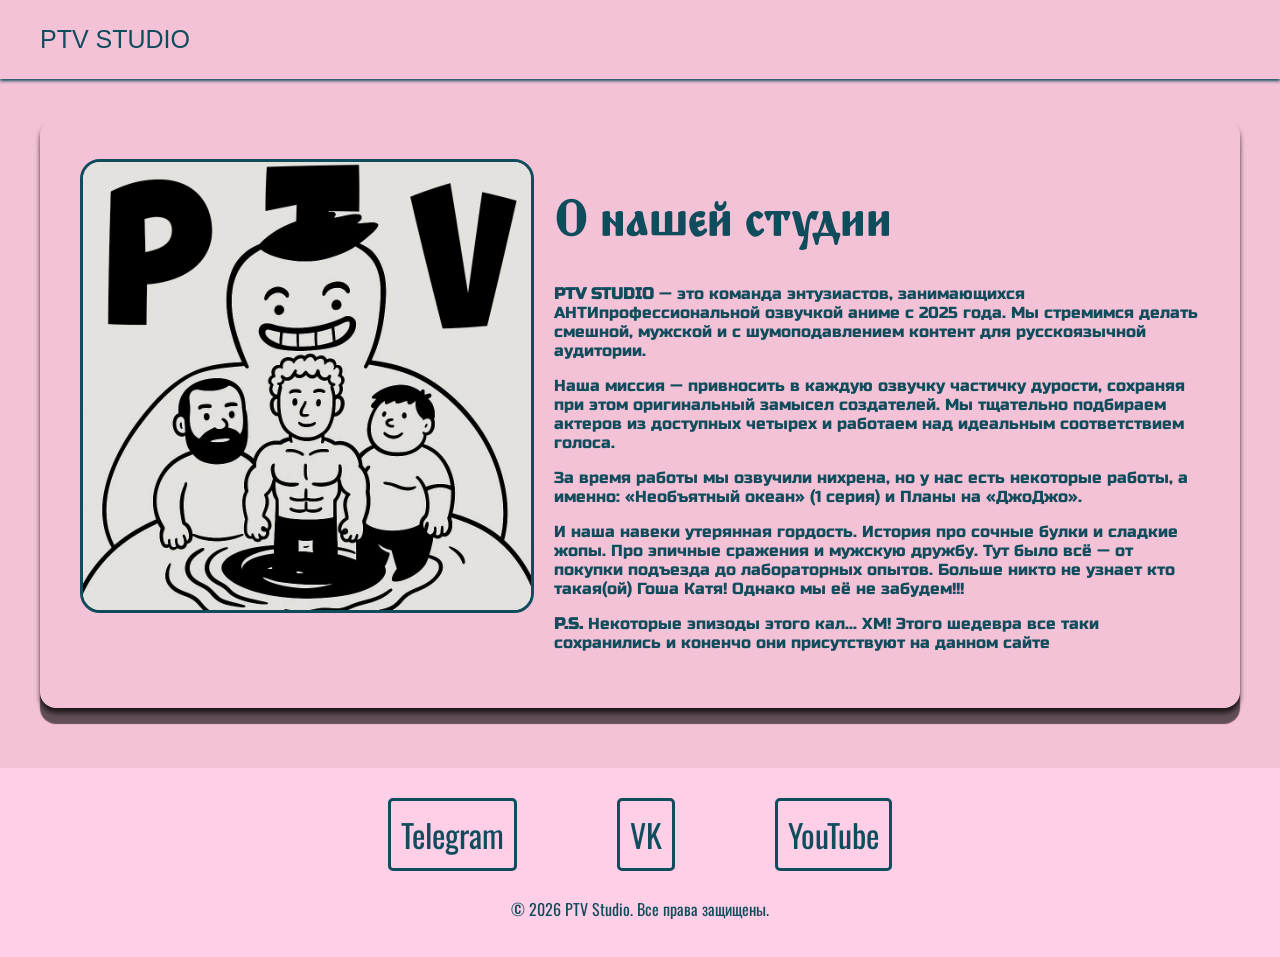
==== about.html @ 0da9fcfc "add" ====
<!DOCTYPE html>
<html lang="ru">
<head>
    <meta charset="UTF-8">
    <meta name="viewport" content="width=device-width, initial-scale=1.0">
    <title>О нас | PTV STUDIO</title><link rel="icon" href="heart.png" type="image/png">
    <link rel="stylesheet" href="style.css">

    <link rel="preconnect" href="https://fonts.googleapis.com">
    <link rel="preconnect" href="https://fonts.gstatic.com" crossorigin>
    <link href="https://fonts.googleapis.com/css2?family=Isometra&family=Oswald:wght@400;700&family=Ruslan+Display&family=Russo+One&family=Monomakh&family=M+PLUS+1p:wght@400;700&display=swap" rel="stylesheet">

    
</head>
<body>
    <!-- Шапка сайта -->
    <header>
        <div class="header-container">
            <a href="index.html" class="logo">PTV STUDIO</a>
        </div>
    </header>

    <!-- Основной контент -->
    <div class="container">
        <div class="about-content">
            <img src="images/PTVAVA.png" alt="Логотип PTV STUDIO" class="logo-image">
            
            <div class="about-text">
                <h1 class="about-title">О нашей студии</h1>

                <p><b>PTV STUDIO</b> — это команда энтузиастов, занимающихся АНТИпрофессиональной озвучкой аниме с 2025 года. Мы стремимся делать смешной, мужской и с шумоподавлением контент для русскоязычной аудитории.</p>

                <p>Наша миссия — привносить в каждую озвучку частичку дурости, сохраняя при этом оригинальный замысел создателей. Мы тщательно подбираем актеров из доступных четырех и работаем над идеальным соответствием голоса.</p>

                <p>За время работы мы озвучили нихрена, но у нас есть некоторые работы, а именно: «Необъятный океан» (1 серия) и Планы на «ДжоДжо».</p>

                <p>И наша навеки утерянная гордость. История про сочные булки и сладкие жопы. Про эпичные сражения и мужскую дружбу. Тут было всё — от покупки подъезда до лабораторных опытов. Больше никто не узнает кто такая(ой) Гоша Катя! Однако мы её не забудем!!!</p>

                <p><b>P.S.</b> Некоторые эпизоды этого кал... ХМ! Этого шедевра все таки сохранились и коненчо они присутствуют на данном сайте</p>
            </div>
        </div>
        
        
    </div>

    <footer>
        <div class="footer-container">
            <div class="social-links">
                <a href="https://t.me/ptv_studio" class="social-link">Telegram</a>
                <a href="https://vk.com/ptv_studio" class="social-link">VK</a>
                <a href="https://www.youtube.com/@PTV222" class="social-link">YouTube</a>
            </div>
            <p class="sign"data-i18n="footer.copyright">© 2026 PTV Studio. Все права защищены.</p>
        </div>
    </footer>

</body>
</html>
---- style.css ----
.en-text{font-family:'Oswald' ,sans-serif ;}
.en-head{font-family: 'Isometra',sans-serif ;}
.ru-about{font-family: 'Monomakh',sans-serif ;}
.ru-text{font-family: 'Russo One',sans-serif;}
.ru-head{font-family:'Ruslan Display' , sans-serif ;}
.jn-text{font-family:'M PLUS 1p', sans-serif ;}

/*=======================HEADER==============================*/

header{
    background-color: #f4c2d7;
    padding: 20px 2px;
    box-shadow: 0 2px 3px;


}

.header-container{
    max-width: 1200px;
    margin: 0px auto;
    justify-content: space-between;
    display: flex;
    align-items:center ;
    padding: 5px 0;
    flex-wrap: wrap;
    gap: 15px;
}

.header-right{

    display: flex;
    align-items: center;
    gap: 10px;
}

.logo{
    font-family: 'Isometra' , sans-serif;
    font-size: 25px;
    text-decoration: none;
    color: #0F4C5C;

}

.nav-menu{
    display: flex;
    margin:0;
    gap: 30px;
}

.nav-menu a {
    font-family: 'Russo One', sans-serif; /* Задает шрифт Oswald (если его нет, включится стандартный sans-serif) */

    text-decoration: none;
    font-size: 20px;
    color: #0F4C5C;
    text-transform: uppercase;
    letter-spacing: 1px;
    text-decoration: none;
    transition: transform 0.3s ease, color 0.5s ease;
}

.nav-menu a:hover{

    color: #fffdf5;
    transform: translateY(-2px);
}

.switch-lang{
    display: flex;
    gap: 8px;
    background-color:#0F4C5C;
    padding: 5px;
    border-radius: 8px;

}

.lang-button{

    border: none;

    font-family: 'Russo One', sans-serif;
    font-size: 10px;
    font-weight: 500;
    padding: 6px 6px;
    border-radius: 5px;
    cursor: pointer;
    transition: all 0.3s;
    letter-spacing: 2px;
}

.lang-button:hover {
    color: #fffdf5;
}

.lang-button.active {
    background-color: #FFC2D7;
    color: #0F4C5C;
}

/*========================BODY============================*/

body{
    min-height: 100vh;
    font-family: 'Oswald' , sans-serif;
    background-color: #F4C2D7;
    color: #0F4C5C;
    margin: 0;
    padding: 0;
}


.container {
    max-width: 1200px;
    margin: 40px auto;
    padding: 0 20px;
}

.about-content{
    display: flex;
    align-items: flex-start;
    gap: 20px;
    padding: 40px;
    border-radius: 16px;
    
    background-color:#f4c2d7 ;
    box-shadow: 0 16px 1px rgba(0, 0, 0, 60% ) , 0 5px 5px  rgba(0, 0, 0, 70% ) ;
    
    
}
.about-title{
    font-family: 'Monomakh';
    font-size: 48px;
}
.about-text p{
    font-family: 'Russo One';
    
}

.logo-image{
    display: flex;
    max-width : 40%;
    height: auto;
    border: 3px solid  ;
    border-radius: 20px;
    
}

/*======================FOOTER===============================*/

footer {
    background-color: #FFCEE7;
    padding: 20px 0;
    margin-top: 60px;
    text-align: center;
}

.footer-container {
    max-width: 1200px;
    margin: 0 auto;
    padding: 0 20px;
}

.social-links {
    display: flex;
    padding: 10px;
    gap: 100px;
    flex-wrap: nowrap ;
    font-size: 32px;
    justify-content: center;
    color : #0F4C5C;
    
}

.social-links a{
    padding: 10px;
    font-size: 32px;
    justify-content: center;
    text-decoration: none;
    color : #0F4C5C;
    border: 3px solid ;
    border-radius: 5px;
}
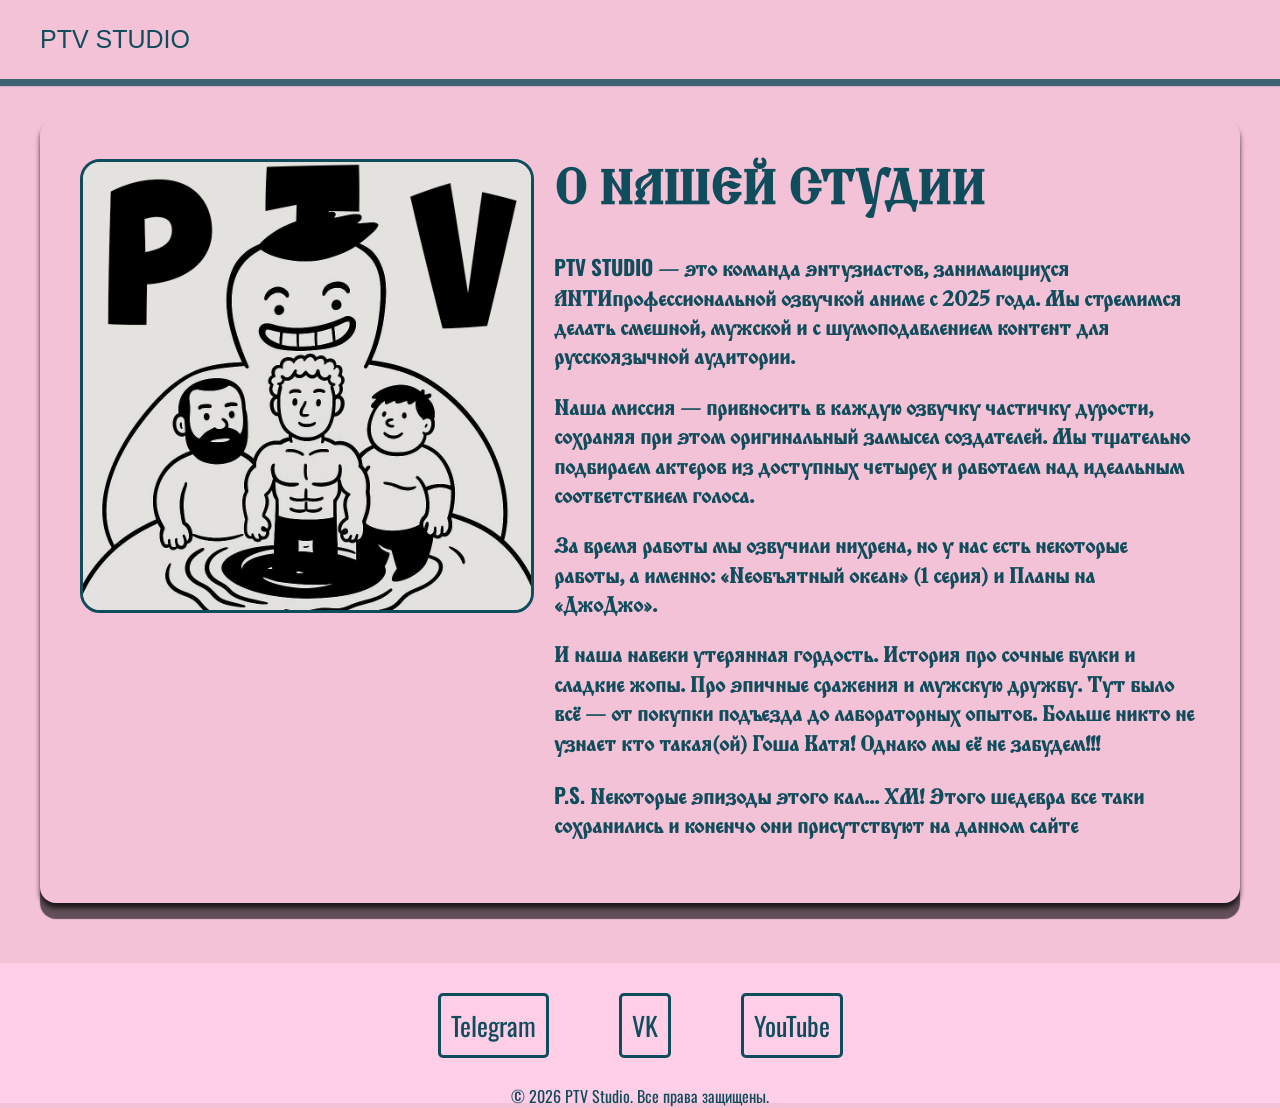
==== commit 25b0d185: "add" ====
--- a/about.html
+++ b/about.html
@@ -26,9 +26,10 @@
             <img src="images/PTVAVA.png" alt="Логотип PTV STUDIO" class="logo-image">
             
             <div class="about-text">
-                <h1 class="about-title">О нашей студии</h1>
+                <h1 class="about-title">О НАШЕЙ СТУДИИ</h1>
 
-                <p><b>PTV STUDIO</b> — это команда энтузиастов, занимающихся АНТИпрофессиональной озвучкой аниме с 2025 года. Мы стремимся делать смешной, мужской и с шумоподавлением контент для русскоязычной аудитории.</p>
+                <b>
+                <p><span class="en-phrase">PTV STUDIO</span> — это команда энтузиастов, занимающихся АНТИпрофессиональной озвучкой аниме с 2025 года. Мы стремимся делать смешной, мужской и с шумоподавлением контент для русскоязычной аудитории.</p>
 
                 <p>Наша миссия — привносить в каждую озвучку частичку дурости, сохраняя при этом оригинальный замысел создателей. Мы тщательно подбираем актеров из доступных четырех и работаем над идеальным соответствием голоса.</p>
 
@@ -36,7 +37,8 @@
 
                 <p>И наша навеки утерянная гордость. История про сочные булки и сладкие жопы. Про эпичные сражения и мужскую дружбу. Тут было всё — от покупки подъезда до лабораторных опытов. Больше никто не узнает кто такая(ой) Гоша Катя! Однако мы её не забудем!!!</p>
 
-                <p><b>P.S.</b> Некоторые эпизоды этого кал... ХМ! Этого шедевра все таки сохранились и коненчо они присутствуют на данном сайте</p>
+                <p><span class="en-phrase">P.S.</span> Некоторые эпизоды этого кал... ХМ! Этого шедевра все таки сохранились и коненчо они присутствуют на данном сайте</p>
+                </b>
             </div>
         </div>
         
@@ -47,7 +49,7 @@
         <div class="footer-container">
             <div class="social-links">
                 <a href="https://t.me/ptv_studio" class="social-link">Telegram</a>
-                <a href="https://vk.com/ptv_studio" class="social-link">VK</a>
+                <a href="https://vk.ru/pidortv_ptv" class="social-link">VK</a>
                 <a href="https://www.youtube.com/@PTV222" class="social-link">YouTube</a>
             </div>
             <p class="sign"data-i18n="footer.copyright">© 2026 PTV Studio. Все права защищены.</p>
--- a/style.css
+++ b/style.css
@@ -4,15 +4,14 @@
 .ru-text{font-family: 'Russo One',sans-serif;}
 .ru-head{font-family:'Ruslan Display' , sans-serif ;}
 .jn-text{font-family:'M PLUS 1p', sans-serif ;}
+/*===========================================================*/
 
 /*=======================HEADER==============================*/
 
 header{
     background-color: #f4c2d7;
     padding: 20px 2px;
-    box-shadow: 0 2px 3px;
-
-
+    box-shadow: 0 7px 1px rgba(15, 76, 92, 80%);
 }
 
 .header-container{
@@ -27,7 +26,6 @@
 }
 
 .header-right{
-
     display: flex;
     align-items: center;
     gap: 10px;
@@ -38,7 +36,6 @@
     font-size: 25px;
     text-decoration: none;
     color: #0F4C5C;
-
 }
 
 .nav-menu{
@@ -48,8 +45,7 @@
 }
 
 .nav-menu a {
-    font-family: 'Russo One', sans-serif; /* Задает шрифт Oswald (если его нет, включится стандартный sans-serif) */
-
+    font-family: 'Russo One', sans-serif; 
     text-decoration: none;
     font-size: 20px;
     color: #0F4C5C;
@@ -62,7 +58,7 @@
 .nav-menu a:hover{
 
     color: #fffdf5;
-    transform: translateY(-2px);
+    /*transform: translateY(-2px);*/
 }
 
 .switch-lang{
@@ -71,13 +67,10 @@
     background-color:#0F4C5C;
     padding: 5px;
     border-radius: 8px;
-
 }
 
 .lang-button{
-
     border: none;
-
     font-family: 'Russo One', sans-serif;
     font-size: 10px;
     font-weight: 500;
@@ -99,6 +92,7 @@
 
 /*========================BODY============================*/
 
+
 body{
     min-height: 100vh;
     font-family: 'Oswald' , sans-serif;
@@ -107,7 +101,6 @@
     margin: 0;
     padding: 0;
 }
-
 
 .container {
     max-width: 1200px;
@@ -121,19 +114,25 @@
     gap: 20px;
     padding: 40px;
     border-radius: 16px;
-    
     background-color:#f4c2d7 ;
     box-shadow: 0 16px 1px rgba(0, 0, 0, 60% ) , 0 5px 5px  rgba(0, 0, 0, 70% ) ;
-    
     
 }
 .about-title{
     font-family: 'Monomakh';
     font-size: 48px;
+    margin-top: 0;
 }
+
 .about-text p{
-    font-family: 'Russo One';
+    font-family: 'Monomakh';
+    line-height: 1.4;
+    font-size: 21px;
     
+}
+
+.en-phrase{
+    font-family: "Oswald";
 }
 
 .logo-image{
@@ -152,6 +151,7 @@
     padding: 20px 0;
     margin-top: 60px;
     text-align: center;
+    max-height: 100px;
 }
 
 .footer-container {
@@ -163,7 +163,7 @@
 .social-links {
     display: flex;
     padding: 10px;
-    gap: 100px;
+    gap: 70px;
     flex-wrap: nowrap ;
     font-size: 32px;
     justify-content: center;
@@ -173,10 +173,18 @@
 
 .social-links a{
     padding: 10px;
-    font-size: 32px;
+    font-size: 26px;
     justify-content: center;
     text-decoration: none;
     color : #0F4C5C;
     border: 3px solid ;
+    border-color: #0F4C5C;
     border-radius: 5px;
+    transition: all 0.6s ease; 
 }
+
+.footer-container a:hover {
+    background-color: #fffdf5; 
+    border-color: #ffafdf;
+    color: #ffafdf;
+}
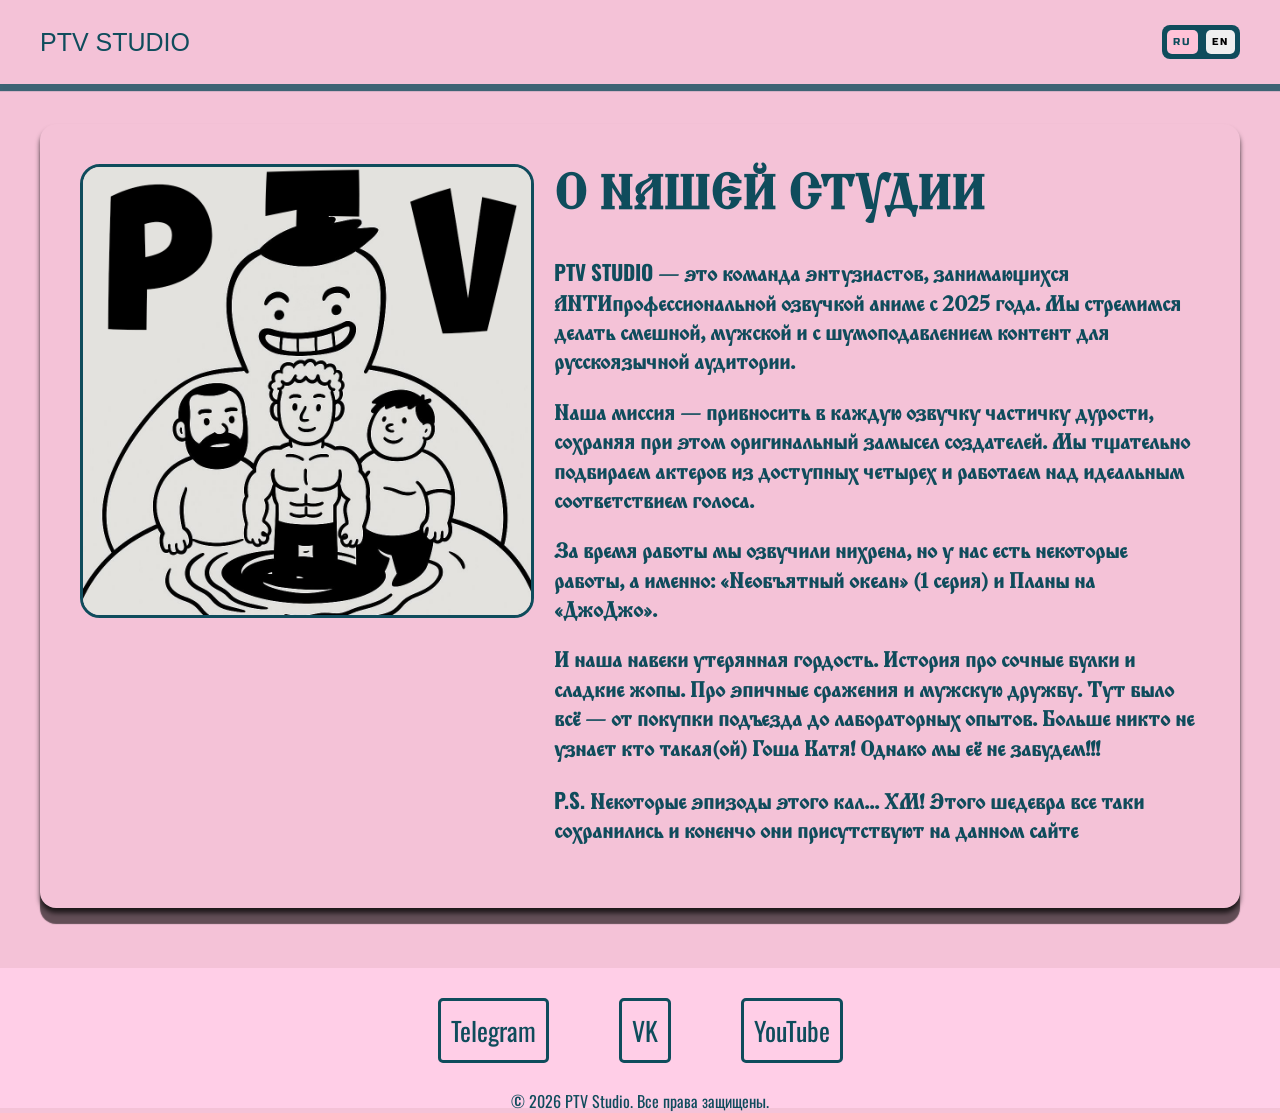
==== commit 7dfe1c0a: "add brightness and repair bags" ====
--- a/about.html
+++ b/about.html
@@ -3,8 +3,10 @@
 <head>
     <meta charset="UTF-8">
     <meta name="viewport" content="width=device-width, initial-scale=1.0">
-    <title>О нас | PTV STUDIO</title><link rel="icon" href="heart.png" type="image/png">
+    <title>О нас | PTV STUDIO</title><link rel="icon" href="images/ptvicon4.png" type="image/png">
     <link rel="stylesheet" href="style.css">
+
+
 
     <link rel="preconnect" href="https://fonts.googleapis.com">
     <link rel="preconnect" href="https://fonts.gstatic.com" crossorigin>
@@ -16,12 +18,18 @@
     <!-- Шапка сайта -->
     <header>
         <div class="header-container">
-            <a href="index.html" class="logo">PTV STUDIO</a>
+            <a href="index.html" class="logo" >PTV STUDIO</a>
+
+            <div class="switch-lang">
+                <button class="lang-button active" data-lang="ru">RU</button>
+                <button class="lang-button " data-lang="en">EN</button>
+            </div>
         </div>
+        
     </header>
 
     <!-- Основной контент -->
-    <div class="container">
+    <div class="content">
         <div class="about-content">
             <img src="images/PTVAVA.png" alt="Логотип PTV STUDIO" class="logo-image">
             
@@ -48,9 +56,9 @@
     <footer>
         <div class="footer-container">
             <div class="social-links">
-                <a href="https://t.me/ptv_studio" class="social-link">Telegram</a>
-                <a href="https://vk.ru/pidortv_ptv" class="social-link">VK</a>
-                <a href="https://www.youtube.com/@PTV222" class="social-link">YouTube</a>
+                <a href="https://t.me/ptv_studio" class="social-link" target="_blank">Telegram</a>
+                <a href="https://vk.ru/pidortv_ptv" class="social-link" target="_blank">VK</a>
+                <a href="https://www.youtube.com/@PTV222" class="social-link" target="_blank">YouTube</a>
             </div>
             <p class="sign"data-i18n="footer.copyright">© 2026 PTV Studio. Все права защищены.</p>
         </div>
--- a/style.css
+++ b/style.css
@@ -1,3 +1,16 @@
+:root {
+    --card-bg: #ffffff;
+    --text-dark: #0F4C5C;
+    --bg-pink: #F4C2D7;
+    --accent: #0F4C5C;
+    --ru-text : 'Russo One',sans-serif;
+    --ru-head : 'Isometra',sans-serif ;
+    --ru-about : 'Monomakh',sans-serif ;
+    --en-head : 'Isometra',sans-serif ;
+    --en-text : 'Oswald' ,sans-serif ;
+    --jn-text : 'M PLUS 1p', sans-serif ;
+}
+/*==================================================================*/
 .en-text{font-family:'Oswald' ,sans-serif ;}
 .en-head{font-family: 'Isometra',sans-serif ;}
 .ru-about{font-family: 'Monomakh',sans-serif ;}
@@ -102,7 +115,7 @@
     padding: 0;
 }
 
-.container {
+.content {
     max-width: 1200px;
     margin: 40px auto;
     padding: 0 20px;
@@ -143,7 +156,182 @@
     border-radius: 20px;
     
 }
-
+/*====================================================--ANIMECARD--===========*/
+.anime-card {
+    position: relative;
+    background-color: var(--card-bg);
+    padding: 20px;
+    display: flex;
+    flex-direction: column;
+    gap: 20px;
+    width: 60%;
+     margin: 0 auto 30px auto;   /* ← центр по горизонтали + 30px между карточками */
+    box-shadow: 
+        0 10px 30px rgba(0, 0, 0, 0.15),
+        0 5px 15px rgba(0, 0, 0, 0.1);
+    clip-path: polygon(
+        0% 2%, 3% 0%, 8% 1%, 15% 0%, 22% 2%, 30% 1%, 38% 0%, 45% 2%, 52% 1%, 60% 0%, 68% 2%, 75% 1%, 82% 0%, 90% 2%, 95% 1%, 100% 0%,
+        100% 98%, 97% 100%, 92% 99%, 85% 100%, 78% 98%, 70% 100%, 62% 99%, 55% 100%, 48% 98%, 40% 100%, 32% 99%, 25% 100%, 18% 98%, 10% 100%, 5% 99%, 0% 100%
+    );
+    transition: transform 0.4s ease, box-shadow 0.3s ease;
+}
+
+.anime-card:hover {
+    transform: translateY(-5px);
+    box-shadow: 
+        0 15px 40px rgba(0, 0, 0, 0.2),
+        0 8px 20px rgba(0, 0, 0, 0.15);
+}
+
+/* Внутренний контейнер карточки */
+.wanted-card-inner {
+    display: flex;
+    flex-direction: column;
+    gap: 12px;
+}
+
+/* Заголовок "РАЗЫСКИВАЕТСЯ WANTED" */
+.wanted-header {
+    text-align: center;
+    border-bottom: 2px solid var(--text-dark);
+    padding-bottom: 10px;
+}
+
+.wanted-text-ru {
+    font-family: 'Ruslan Display', sans-serif;
+    font-size: 28px;
+    color: var(--text-dark);
+    display: block;
+    letter-spacing: 3px;
+}
+
+.wanted-text-en {
+    font-family: 'Isometra', sans-serif;
+    font-size: 28px;
+    color: var(--text-dark);
+    display: block;
+    letter-spacing: 5px;
+    margin-top: 5px;
+}
+
+/* Рамка для картинки */
+.wanted-image-frame {
+    border: 1px solid var(--text-dark);
+    padding: 2px;
+    background: var(--text-dark);
+    margin: 0 auto;
+    max-width: 500px;
+    border-radius: 2px;
+}
+
+.wanted-poster-img {
+    width: 100%;
+    height: 250px;
+    object-fit: cover;
+    display: block;
+    filter: grayscale(100%)  brightness(90%);
+    transition: filter 0.5s ease;
+}
+
+
+.anime-card:hover .wanted-poster-img {
+    filter: grayscale(0%)  brightness(114%);
+}
+
+.wanted-info {
+    text-align: center;
+}
+
+.anime-title {
+    font-family: 'Russo One', sans-serif;
+    font-size: 24px;
+    margin: 15px 0;
+    color: var(--text-dark);
+}
+
+.anime-title a {
+    color: var(--text-dark);
+    text-decoration: none;
+    transition: opacity 0.4s , transform 0.4s ease-out ;
+    position: relative; 
+    display: inline-block;
+    
+}
+
+.anime-title a::after {
+    content: '';
+    position: absolute;
+    left: 0;
+    bottom: -4px;            
+    width: 0;             
+    height: 2px;             
+    background-color:var(--accent);  
+    left: 50%;             
+    transform: translateX(-50%); 
+    width: 0;    
+    transition: width 0.3s ease-out , transform 0.3s ease-out; 
+}
+
+.anime-title a:hover::after {
+    width: 100%;               
+}
+
+
+.anime-title a:hover {
+    opacity: 0.9;
+    transform: scale(1.09);
+}
+
+.wanted-meta {
+    text-align: left;
+    margin: 15px 0;
+    line-height: 1.8;
+    font-size: 16px;
+}
+
+.wanted-meta p {
+    margin: 8px 0;
+}
+
+.wanted-meta strong {
+    color: var(--text-dark);
+    font-weight: 700;
+}
+
+.wanted-divider {
+    height: 2px;
+    background: repeating-linear-gradient(
+        90deg,
+        var(--text-dark),
+        var(--text-dark) 5px,
+        transparent 5px,
+        transparent 10px
+    );
+    margin: 15px 0;
+    opacity: 0.5;
+}
+
+.anime-description {
+    line-height: 1.6;
+    color: var(--text-dark);
+    font-family: var(--ru-about);
+    font-size: 20px;
+    margin: 0;
+    text-align: left;
+}
+
+/* Подпись внизу */
+.wanted-footer-stamp {
+    margin-top: 20px;
+    padding-top: 10px;
+    border-top: 2px solid var(--text-dark);
+    text-align: center;
+    font-family: 'Oswald', sans-serif;
+    font-size: 12px;
+    letter-spacing: 3px;
+    color: var(--text-dark);
+    opacity: 0.8;
+}
 /*======================FOOTER===============================*/
 
 footer {
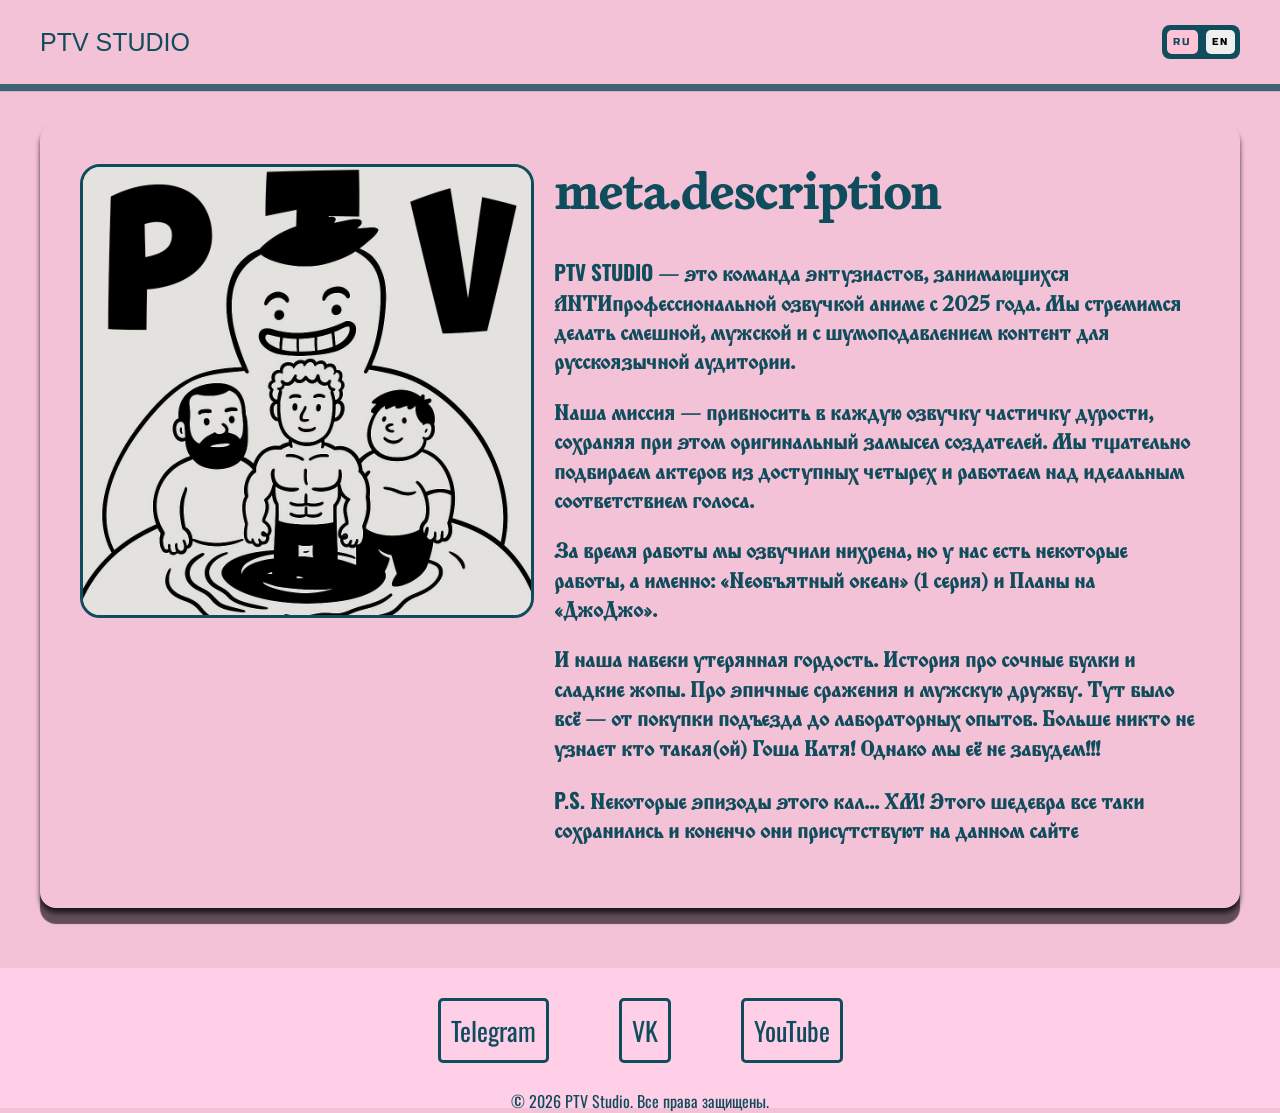
==== commit 46d93652: "add" ====
--- a/about.html
+++ b/about.html
@@ -34,7 +34,7 @@
             <img src="images/PTVAVA.png" alt="Логотип PTV STUDIO" class="logo-image">
             
             <div class="about-text">
-                <h1 class="about-title">О НАШЕЙ СТУДИИ</h1>
+                <h1 class="about-title" data-i18n="meta.description">О НАШЕЙ СТУДИИ</h1>
 
                 <b>
                 <p><span class="en-phrase">PTV STUDIO</span> — это команда энтузиастов, занимающихся АНТИпрофессиональной озвучкой аниме с 2025 года. Мы стремимся делать смешной, мужской и с шумоподавлением контент для русскоязычной аудитории.</p>
@@ -60,9 +60,10 @@
                 <a href="https://vk.ru/pidortv_ptv" class="social-link" target="_blank">VK</a>
                 <a href="https://www.youtube.com/@PTV222" class="social-link" target="_blank">YouTube</a>
             </div>
-            <p class="sign"data-i18n="footer.copyright">© 2026 PTV Studio. Все права защищены.</p>
+            <p class="sign" data-i18n="footer.copyright">© 2026 PTV Studio. Все права защищены.</p>
         </div>
     </footer>
 
+     <script src="scripts/lang.js" type="module"></script>
 </body>
 </html>
--- a/style.css
+++ b/style.css
@@ -17,6 +17,8 @@
 .ru-text{font-family: 'Russo One',sans-serif;}
 .ru-head{font-family:'Ruslan Display' , sans-serif ;}
 .jn-text{font-family:'M PLUS 1p', sans-serif ;}
+.wanted-text-jn { font-family: 'M PLUS 1p', sans-serif; font-size: 28px; color: var(--text-dark); display: block; letter-spacing: 3px; }
+.anime-slogan { font-style: italic; color: #557; margin: 0; font-size: 14px; }
 /*===========================================================*/
 
 /*=======================HEADER==============================*/
@@ -197,22 +199,15 @@
     padding-bottom: 10px;
 }
 
-.wanted-text-ru {
-    font-family: 'Ruslan Display', sans-serif;
-    font-size: 28px;
+.wanted-word {
+    
+    font-size: 40px;
     color: var(--text-dark);
     display: block;
-    letter-spacing: 3px;
-}
-
-.wanted-text-en {
-    font-family: 'Isometra', sans-serif;
-    font-size: 28px;
-    color: var(--text-dark);
-    display: block;
-    letter-spacing: 5px;
+    letter-spacing: 15px;
     margin-top: 5px;
 }
+
 
 /* Рамка для картинки */
 .wanted-image-frame {
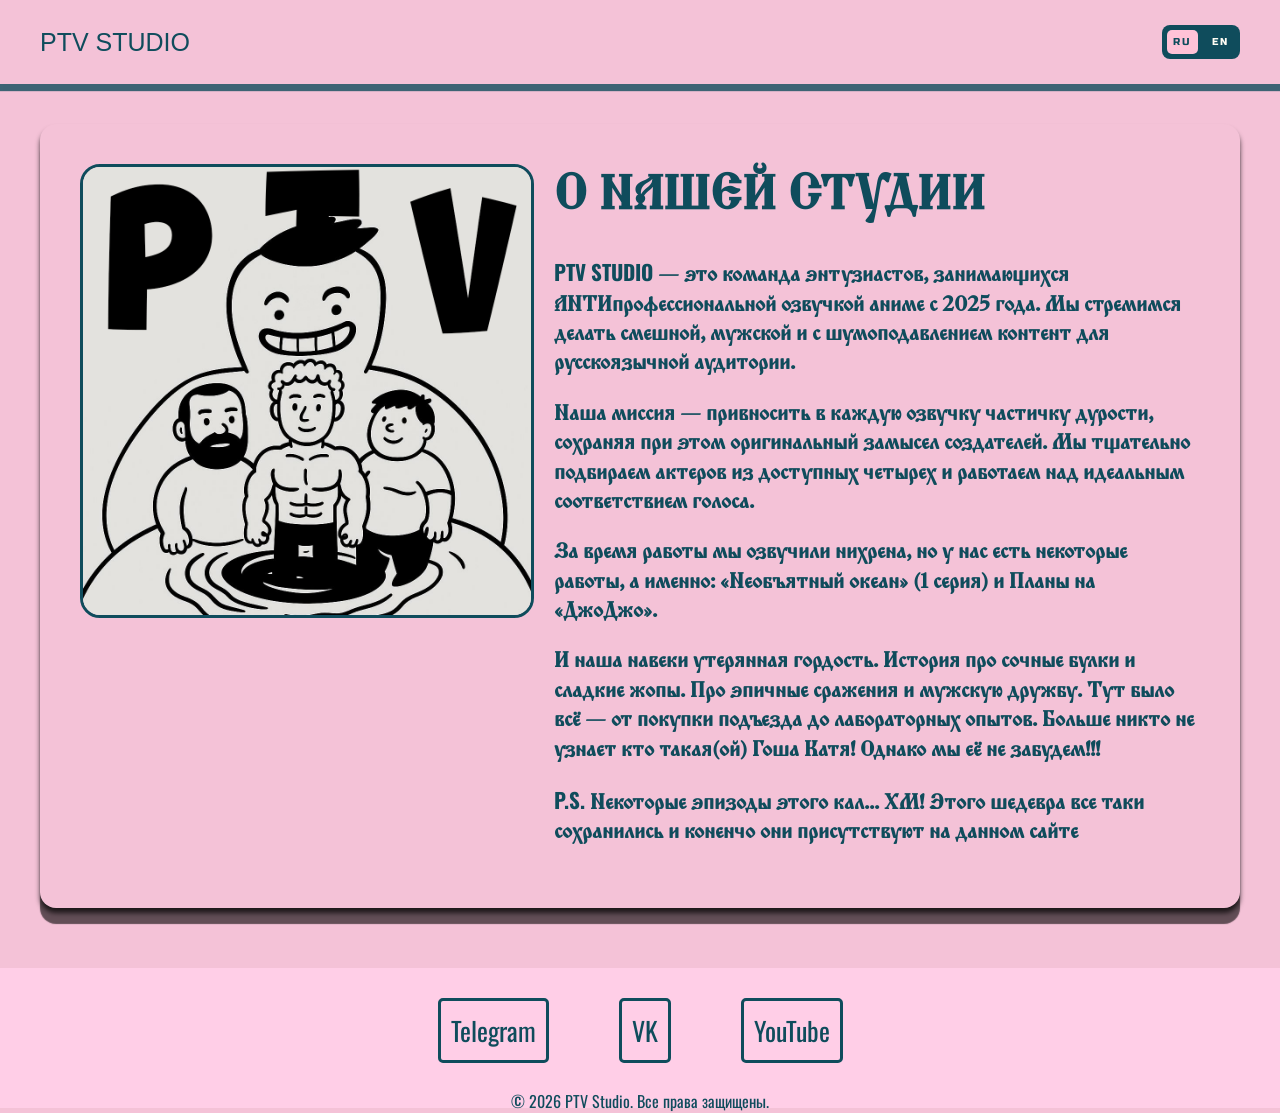
==== commit e7abd33f: "add" ====
--- a/about.html
+++ b/about.html
@@ -34,7 +34,7 @@
             <img src="images/PTVAVA.png" alt="Логотип PTV STUDIO" class="logo-image">
             
             <div class="about-text">
-                <h1 class="about-title" data-i18n="meta.description">О НАШЕЙ СТУДИИ</h1>
+                <h1 class="about-title" >О НАШЕЙ СТУДИИ</h1>
 
                 <b>
                 <p><span class="en-phrase">PTV STUDIO</span> — это команда энтузиастов, занимающихся АНТИпрофессиональной озвучкой аниме с 2025 года. Мы стремимся делать смешной, мужской и с шумоподавлением контент для русскоязычной аудитории.</p>
--- a/style.css
+++ b/style.css
@@ -76,33 +76,52 @@
     /*transform: translateY(-2px);*/
 }
 
-.switch-lang{
+/* ===== ПЕРЕКЛЮЧАТЕЛЬ ЯЗЫКОВ СО СКОЛЬЗЯЩИМ ФОНОМ ===== */
+.switch-lang {
+    position: relative;          /* точка отсчёта для ползунка */
     display: flex;
     gap: 8px;
-    background-color:#0F4C5C;
+    background-color: #0F4C5C;
     padding: 5px;
     border-radius: 8px;
 }
 
-.lang-button{
+/* Сама "пилюля" — ездит под активной кнопкой */
+.lang-slider {
+    position: absolute;
+    top: 5px;
+    bottom: 5px;
+    left: 0;
+    width: 0;                    /* ширину задаст JS */
+    background-color: #FFC2D7;   /* цвет активного фона */
+    border-radius: 5px;
+    pointer-events: none;        /* не перехватывает клики */
+    transition: transform 0.35s cubic-bezier(0.4, 0, 0.2, 1),
+                width 0.35s cubic-bezier(0.4, 0, 0.2, 1);
+}
+
+.lang-button {
+    position: relative;          /* кнопки ПОВЕХ ползунка */
+    z-index: 1;
     border: none;
+    background: transparent;     /* ❗ убрали собственный фон */
     font-family: 'Russo One', sans-serif;
     font-size: 10px;
     font-weight: 500;
     padding: 6px 6px;
     border-radius: 5px;
     cursor: pointer;
-    transition: all 0.3s;
     letter-spacing: 2px;
+    color: #fffdf5;
+    transition: color 0.3s;      /* плавно меняем только цвет текста */
 }
 
 .lang-button:hover {
-    color: #fffdf5;
+    color: #ffffff;
 }
 
 .lang-button.active {
-    background-color: #FFC2D7;
-    color: #0F4C5C;
+    color: #0F4C5C;              /* фон больше не здесь — он у ползунка */
 }
 
 /*========================BODY============================*/
